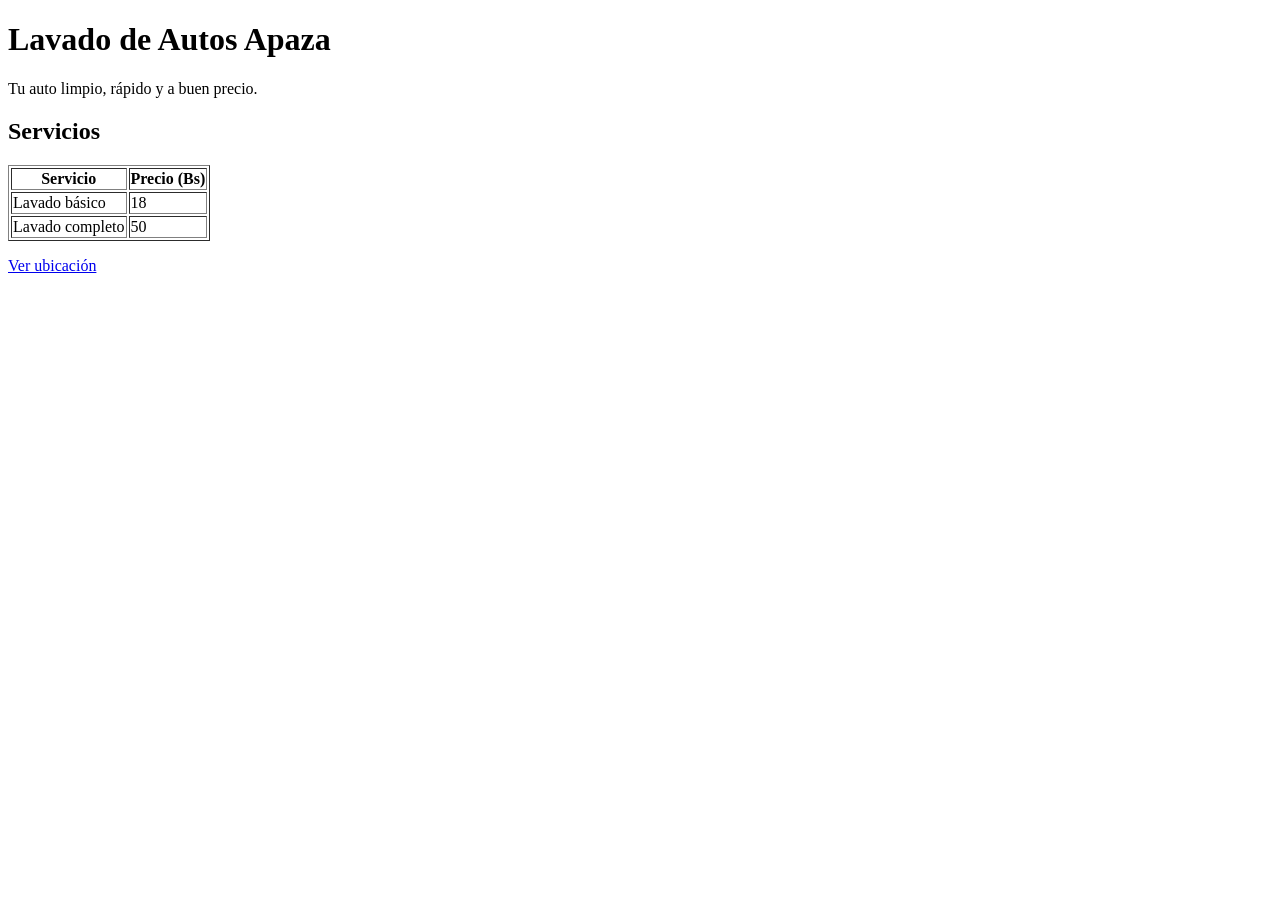
==== index.html @ 62eb1432 "Merge branch 'main' of https://github.com/copagutierrezjuandavid/proyectodavid" ====
<!DOCTYPE html>
<html lang="es">
<head>
    <title>Lavado de Autos Apaza</title>
</head>
<body>
    <h1>Lavado de Autos Apaza</h1>
    <p>Tu auto limpio, rápido y a buen precio.</p>

    <h2>Servicios</h2>
    <table border="1">
        <tr>
            <th>Servicio</th>
            <th>Precio (Bs)</th>
        </tr>
        <tr>
            <td>Lavado básico</td>
            <td>18</td>
        </tr>
        <tr>
            <td>Lavado completo</td>
            <td>50</td>
        </tr>
    </table>

    <p><a href="https://goo.gl/maps/E2LmEG3jrSXqFNHk8">Ver ubicación</a></p>
</body>
</html>
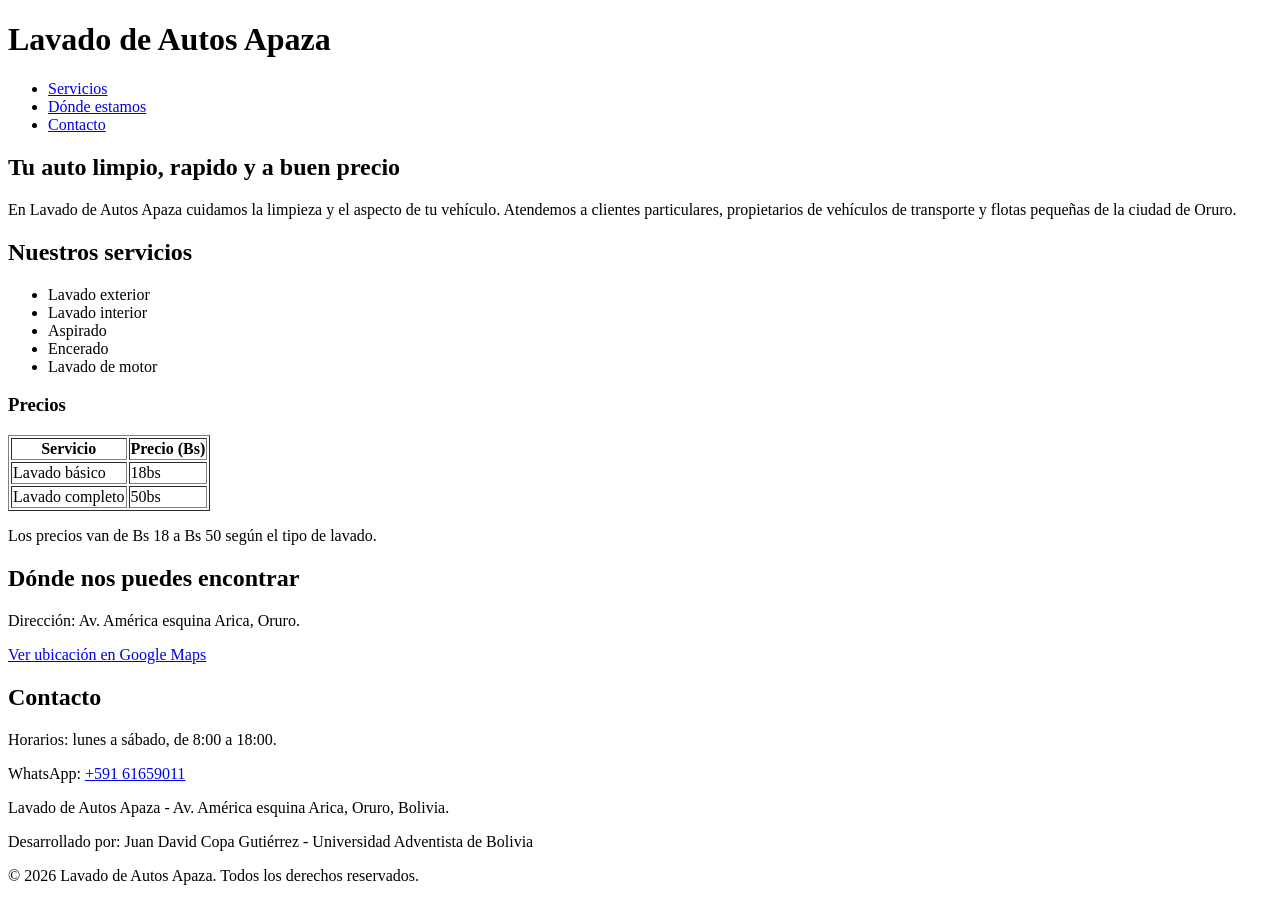
==== commit 7d98eb2b: "eliminar duplicado" ====
--- a/index.html
+++ b/index.html
@@ -1,28 +1,81 @@
 <!DOCTYPE html>
 <html lang="es">
 <head>
-    <title>Lavado de Autos Apaza</title>
+    <meta charset="UTF-8">
+    <meta name="viewport" content="width=device-width, initial-scale=1.0">
+    <meta name="description" content="Lavado de Autos Apaza en La ciudad de Oruro: lavado exterior, interior, aspirado, encerado y lavado de motor.">
+    <title>Lavado de Autos Apaza - Oruro Bolivia</title>
 </head>
 <body>
-    <h1>Lavado de Autos Apaza</h1>
-    <p>Tu auto limpio, rápido y a buen precio.</p>
 
-    <h2>Servicios</h2>
-    <table border="1">
-        <tr>
-            <th>Servicio</th>
-            <th>Precio (Bs)</th>
-        </tr>
-        <tr>
-            <td>Lavado básico</td>
-            <td>18</td>
-        </tr>
-        <tr>
-            <td>Lavado completo</td>
-            <td>50</td>
-        </tr>
-    </table>
+    <header>
+        <h1>Lavado de Autos Apaza</h1>
+        <nav>
+            <ul>
+                <li><a href="#servicios">Servicios</a></li>
+                <li><a href="#ubicacion">Dónde estamos</a></li>
+                <li><a href="#contacto">Contacto</a></li>
+            </ul>
+        </nav>
+    </header>
 
-    <p><a href="https://goo.gl/maps/E2LmEG3jrSXqFNHk8">Ver ubicación</a></p>
+    <main>
+        <section id="inicio">
+            <h2>Tu auto limpio, rapido y a buen precio</h2>
+            <p>
+                En Lavado de Autos Apaza cuidamos la limpieza y el aspecto de tu vehículo.
+                Atendemos a clientes particulares, propietarios de vehículos de transporte
+                y flotas pequeñas de la ciudad de Oruro.
+            </p>
+        </section>
+
+        <section id="servicios">
+            <h2>Nuestros servicios</h2>
+            <ul>
+                <li>Lavado exterior</li>
+                <li>Lavado interior</li>
+                <li>Aspirado</li>
+                <li>Encerado</li>
+                <li>Lavado de motor</li>
+            </ul>
+
+            <h3>Precios</h3>
+            <table border="1">
+                <tr>
+                    <th>Servicio</th>
+                    <th>Precio (Bs)</th>
+                </tr>
+                <tr>
+                    <td>Lavado básico</td>
+                    <td>18bs</td>
+                </tr>
+                <tr>
+                    <td>Lavado completo</td>
+                    <td>50bs</td>
+                </tr>
+            </table>
+            <p>Los precios van de Bs 18 a Bs 50 según el tipo de lavado.</p>
+        </section>
+
+        <section id="ubicacion">
+            <h2>Dónde nos puedes encontrar</h2>
+            <p>Dirección: Av. América esquina Arica, Oruro.</p>
+            <p><a href="https://goo.gl/maps/E2LmEG3jrSXqFNHk8">Ver ubicación en Google Maps</a></p>
+        </section>
+
+        <section id="contacto">
+            <h2>Contacto</h2>
+
+            <p>Horarios: lunes a sábado, de 8:00 a 18:00.</p>
+            <p>WhatsApp: <a href="https://wa.me/591 61659011">+591 61659011</a></p>
+        </section>
+    </main>
+
+    <footer>
+        <p>Lavado de Autos Apaza - Av. América esquina Arica, Oruro, Bolivia.</p>
+        <p>Desarrollado por: Juan David Copa Gutiérrez - Universidad Adventista de Bolivia</p>
+        <p>&copy; 2026 Lavado de Autos Apaza. Todos los derechos reservados.</p>
+    </footer>
+
 </body>
-</html>
+</html>
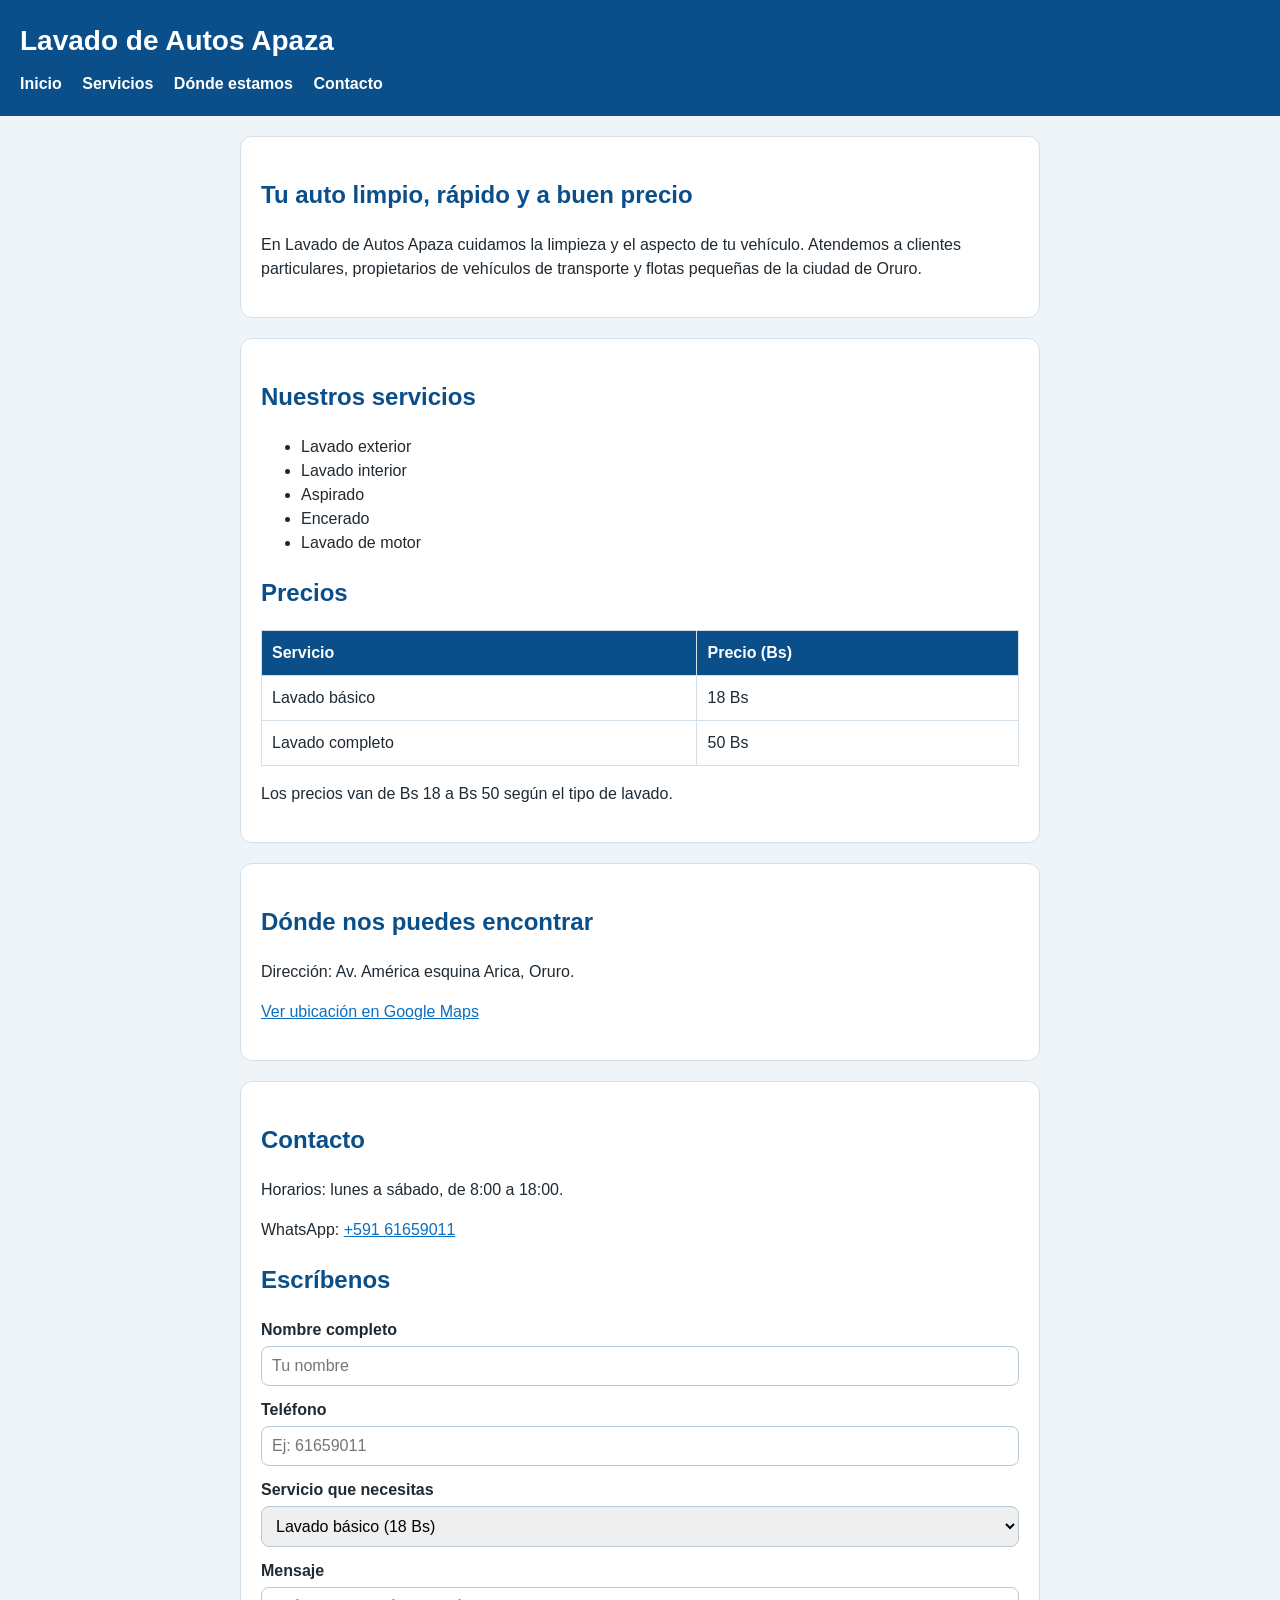
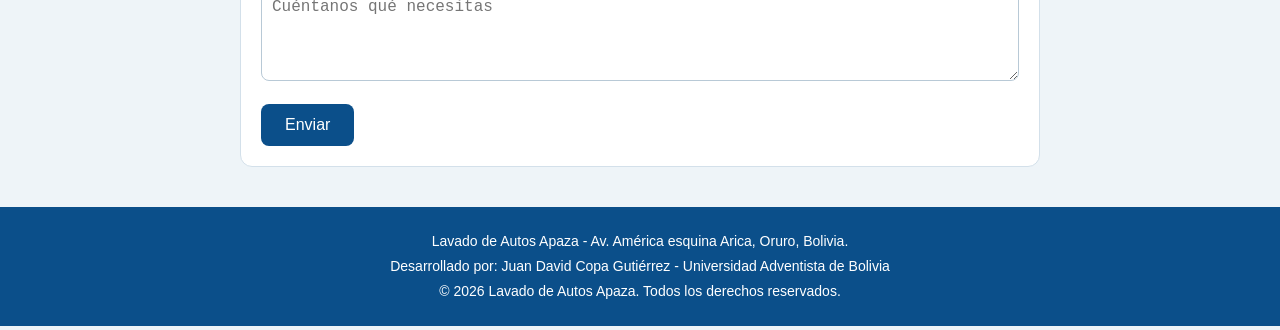
==== commit c7f5f0fe: "copa" ====
--- a/index.html
+++ b/index.html
@@ -1,81 +1,104 @@
 <!DOCTYPE html>
 <html lang="es">
 <head>
-    <meta charset="UTF-8">
-    <meta name="viewport" content="width=device-width, initial-scale=1.0">
-    <meta name="description" content="Lavado de Autos Apaza en La ciudad de Oruro: lavado exterior, interior, aspirado, encerado y lavado de motor.">
-    <title>Lavado de Autos Apaza - Oruro Bolivia</title>
+  <meta charset="UTF-8">
+  <meta name="viewport" content="width=device-width, initial-scale=1.0">
+  <meta name="description" content="Lavado de Autos Apaza en la ciudad de Oruro: lavado exterior, interior, aspirado, encerado y lavado de motor.">
+  <title>Lavado de Autos Apaza - Oruro Bolivia</title>
+  <link rel="stylesheet" href="lavado-apaza.css">
 </head>
 <body>
 
-    <header>
-        <h1>Lavado de Autos Apaza</h1>
-        <nav>
-            <ul>
-                <li><a href="#servicios">Servicios</a></li>
-                <li><a href="#ubicacion">Dónde estamos</a></li>
-                <li><a href="#contacto">Contacto</a></li>
-            </ul>
-        </nav>
-    </header>
+  <header>
+    <p class="marca">Lavado de Autos Apaza</p>
+    <nav>
+      <ul>
+        <li><a href="#inicio">Inicio</a></li>
+        <li><a href="#servicios">Servicios</a></li>
+        <li><a href="#ubicacion">Dónde estamos</a></li>
+        <li><a href="#contacto">Contacto</a></li>
+      </ul>
+    </nav>
+  </header>
 
-    <main>
-        <section id="inicio">
-            <h2>Tu auto limpio, rapido y a buen precio</h2>
-            <p>
-                En Lavado de Autos Apaza cuidamos la limpieza y el aspecto de tu vehículo.
-                Atendemos a clientes particulares, propietarios de vehículos de transporte
-                y flotas pequeñas de la ciudad de Oruro.
-            </p>
-        </section>
+  <main>
+    <section id="inicio" class="tarjeta">
+      <h1>Tu auto limpio, rápido y a buen precio</h1>
+      <p>
+        En Lavado de Autos Apaza cuidamos la limpieza y el aspecto de tu vehículo.
+        Atendemos a clientes particulares, propietarios de vehículos de transporte
+        y flotas pequeñas de la ciudad de Oruro.
+      </p>
+    </section>
 
-        <section id="servicios">
-            <h2>Nuestros servicios</h2>
-            <ul>
-                <li>Lavado exterior</li>
-                <li>Lavado interior</li>
-                <li>Aspirado</li>
-                <li>Encerado</li>
-                <li>Lavado de motor</li>
-            </ul>
+    <section id="servicios" class="tarjeta">
+      <h2>Nuestros servicios</h2>
+      <ul>
+        <li>Lavado exterior</li>
+        <li>Lavado interior</li>
+        <li>Aspirado</li>
+        <li>Encerado</li>
+        <li>Lavado de motor</li>
+      </ul>
 
-            <h3>Precios</h3>
-            <table border="1">
-                <tr>
-                    <th>Servicio</th>
-                    <th>Precio (Bs)</th>
-                </tr>
-                <tr>
-                    <td>Lavado básico</td>
-                    <td>18bs</td>
-                </tr>
-                <tr>
-                    <td>Lavado completo</td>
-                    <td>50bs</td>
-                </tr>
-            </table>
-            <p>Los precios van de Bs 18 a Bs 50 según el tipo de lavado.</p>
-        </section>
+      <h2>Precios</h2>
+      <table>
+        <tr>
+          <th>Servicio</th>
+          <th>Precio (Bs)</th>
+        </tr>
+        <tr>
+          <td>Lavado básico</td>
+          <td>18 Bs</td>
+        </tr>
+        <tr>
+          <td>Lavado completo</td>
+          <td>50 Bs</td>
+        </tr>
+      </table>
+      <p>Los precios van de Bs 18 a Bs 50 según el tipo de lavado.</p>
+    </section>
 
-        <section id="ubicacion">
-            <h2>Dónde nos puedes encontrar</h2>
-            <p>Dirección: Av. América esquina Arica, Oruro.</p>
-            <p><a href="https://goo.gl/maps/E2LmEG3jrSXqFNHk8">Ver ubicación en Google Maps</a></p>
-        </section>
+    <section id="ubicacion" class="tarjeta">
+      <h2>Dónde nos puedes encontrar</h2>
+      <p>Dirección: Av. América esquina Arica, Oruro.</p>
+      <p><a href="https://goo.gl/maps/E2LmEG3jrSXqFNHk8">Ver ubicación en Google Maps</a></p>
+    </section>
 
-        <section id="contacto">
-            <h2>Contacto</h2>
+    <section id="contacto" class="tarjeta">
+      <h2>Contacto</h2>
+      <p>Horarios: lunes a sábado, de 8:00 a 18:00.</p>
+      <p>WhatsApp: <a href="https://wa.me/59161659011">+591 61659011</a></p>
 
-            <p>Horarios: lunes a sábado, de 8:00 a 18:00.</p>
-            <p>WhatsApp: <a href="https://wa.me/591 61659011">+591 61659011</a></p>
-        </section>
-    </main>
+      <h2>Escríbenos</h2>
+      <form>
+        <label for="nombre">Nombre completo</label>
+        <input type="text" id="nombre" name="nombre" placeholder="Tu nombre" required>
 
-    <footer>
-        <p>Lavado de Autos Apaza - Av. América esquina Arica, Oruro, Bolivia.</p>
-        <p>Desarrollado por: Juan David Copa Gutiérrez - Universidad Adventista de Bolivia</p>
-        <p>&copy; 2026 Lavado de Autos Apaza. Todos los derechos reservados.</p>
-    </footer>
+        <label for="telefono">Teléfono</label>
+        <input type="tel" id="telefono" name="telefono" placeholder="Ej: 61659011" required>
+
+        <label for="servicio">Servicio que necesitas</label>
+        <select id="servicio" name="servicio">
+          <option value="basico">Lavado básico (18 Bs)</option>
+          <option value="completo">Lavado completo (50 Bs)</option>
+          <option value="motor">Lavado de motor</option>
+          <option value="encerado">Encerado</option>
+        </select>
+
+        <label for="mensaje">Mensaje</label>
+        <textarea id="mensaje" name="mensaje" rows="4" placeholder="Cuéntanos qué necesitas"></textarea>
+
+        <button type="submit">Enviar</button>
+      </form>
+    </section>
+  </main>
+
+  <footer>
+    <p>Lavado de Autos Apaza - Av. América esquina Arica, Oruro, Bolivia.</p>
+    <p>Desarrollado por: Juan David Copa Gutiérrez - Universidad Adventista de Bolivia</p>
+    <p>&copy; 2026 Lavado de Autos Apaza. Todos los derechos reservados.</p>
+  </footer>
 
 </body>
 </html>
--- a/lavado-apaza.css
+++ b/lavado-apaza.css
@@ -0,0 +1,127 @@
+body {
+  font-family: Arial, Helvetica, sans-serif;
+  background-color: #eef4f8;
+  color: #1f2a33;
+  line-height: 1.5;
+  margin: 0;
+}
+
+header {
+  background-color: #0b4f8a;
+  color: #ffffff;
+  padding: 20px;
+}
+
+.marca {
+  font-size: 28px;
+  font-weight: bold;
+  margin: 0 0 10px 0;
+}
+
+nav ul {
+  list-style: none;
+  padding: 0;
+  margin: 0;
+}
+
+nav li {
+  display: inline-block;
+  margin-right: 16px;
+}
+
+nav a {
+  color: #ffffff;
+  text-decoration: none;
+  font-weight: bold;
+}
+
+nav a:hover {
+  text-decoration: underline;
+  color: #ffd54a;
+}
+
+main {
+  max-width: 800px;
+  margin: 0 auto;
+  padding: 20px;
+}
+
+.tarjeta {
+  background-color: #ffffff;
+  border: 1px solid #d3e0ea;
+  border-radius: 12px;
+  padding: 20px;
+  margin-bottom: 20px;
+}
+
+h1,
+h2 {
+  color: #0b4f8a;
+}
+
+a {
+  color: #0b6fc2;
+}
+
+table {
+  width: 100%;
+  border-collapse: collapse;
+  margin-bottom: 10px;
+}
+
+th,
+td {
+  border: 1px solid #d3e0ea;
+  padding: 10px;
+  text-align: left;
+}
+
+th {
+  background-color: #0b4f8a;
+  color: #ffffff;
+}
+
+form label {
+  display: block;
+  margin-top: 12px;
+  font-weight: bold;
+}
+
+form input,
+form select,
+form textarea {
+  width: 100%;
+  padding: 10px;
+  margin-top: 4px;
+  border: 1px solid #b8c9d6;
+  border-radius: 8px;
+  font-size: 16px;
+  box-sizing: border-box;
+}
+
+button {
+  margin-top: 16px;
+  background-color: #0b4f8a;
+  color: #ffffff;
+  border: none;
+  border-radius: 8px;
+  padding: 12px 24px;
+  font-size: 16px;
+  cursor: pointer;
+}
+
+button:hover {
+  background-color: #083a66;
+}
+
+footer {
+  background-color: #0b4f8a;
+  color: #ffffff;
+  text-align: center;
+  padding: 20px;
+  font-size: 14px;
+}
+
+footer p {
+  margin: 4px 0;
+}
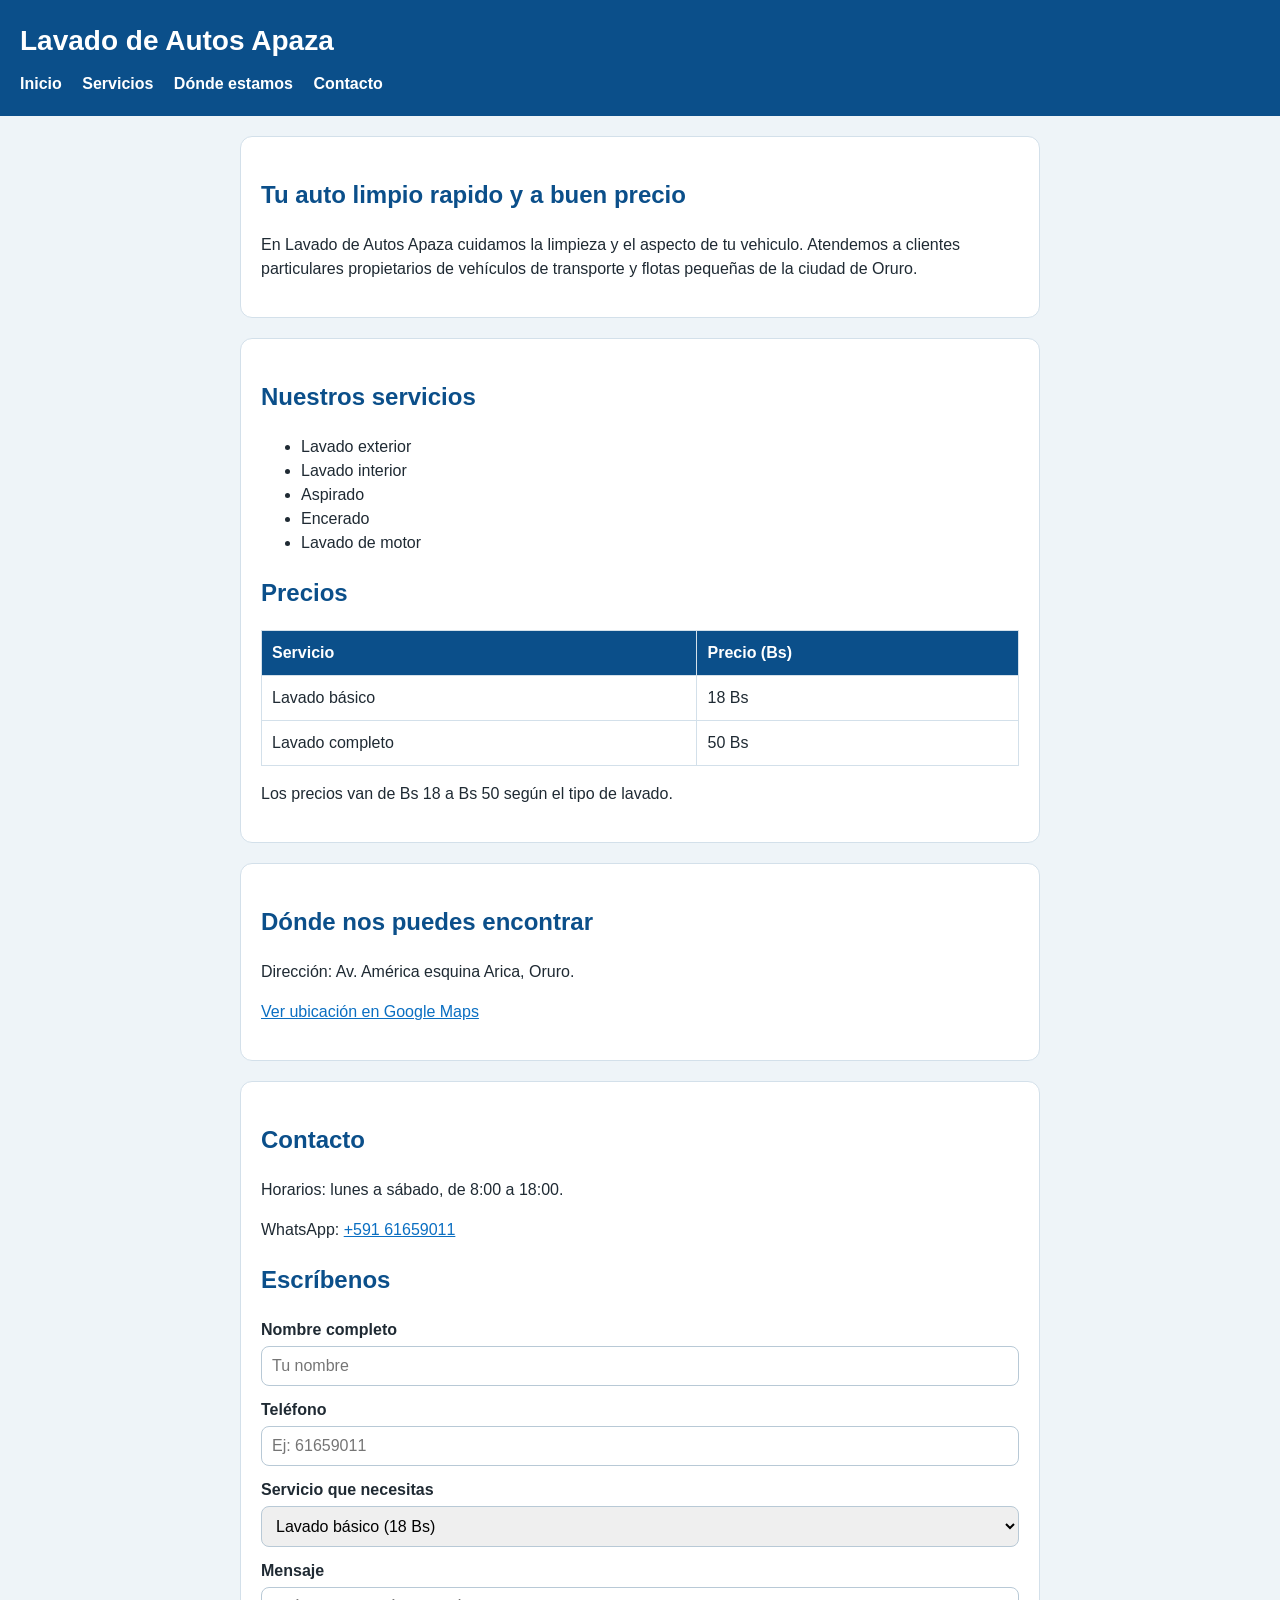
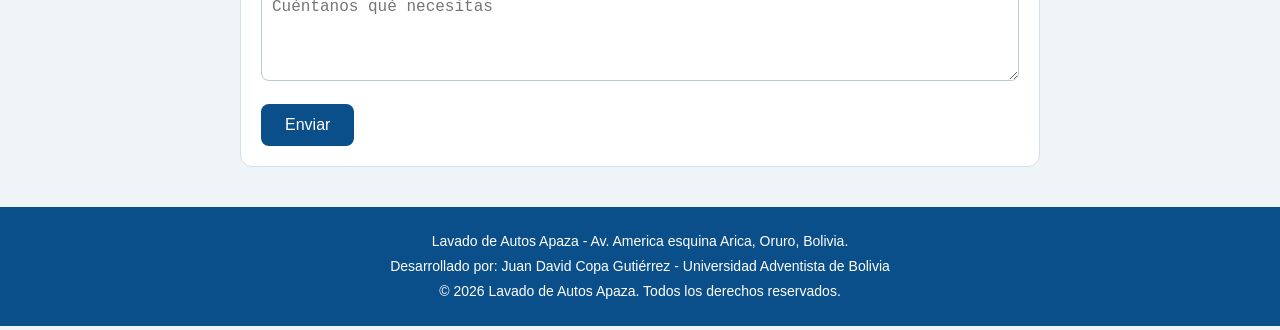
==== commit a262c4d5: "davi" ====
--- a/index.html
+++ b/index.html
@@ -23,10 +23,10 @@
 
   <main>
     <section id="inicio" class="tarjeta">
-      <h1>Tu auto limpio, rápido y a buen precio</h1>
+      <h1>Tu auto limpio rapido y a buen precio</h1>
       <p>
-        En Lavado de Autos Apaza cuidamos la limpieza y el aspecto de tu vehículo.
-        Atendemos a clientes particulares, propietarios de vehículos de transporte
+        En Lavado de Autos Apaza cuidamos la limpieza y el aspecto de tu vehiculo.
+        Atendemos a clientes particulares propietarios de vehículos de transporte
         y flotas pequeñas de la ciudad de Oruro.
       </p>
     </section>
@@ -83,7 +83,7 @@
           <option value="basico">Lavado básico (18 Bs)</option>
           <option value="completo">Lavado completo (50 Bs)</option>
           <option value="motor">Lavado de motor</option>
-          <option value="encerado">Encerado</option>
+          <option value="encerado">Enceradoo</option>
         </select>
 
         <label for="mensaje">Mensaje</label>
@@ -95,7 +95,7 @@
   </main>
 
   <footer>
-    <p>Lavado de Autos Apaza - Av. América esquina Arica, Oruro, Bolivia.</p>
+    <p>Lavado de Autos Apaza - Av. America esquina Arica, Oruro, Bolivia.</p>
     <p>Desarrollado por: Juan David Copa Gutiérrez - Universidad Adventista de Bolivia</p>
     <p>&copy; 2026 Lavado de Autos Apaza. Todos los derechos reservados.</p>
   </footer>
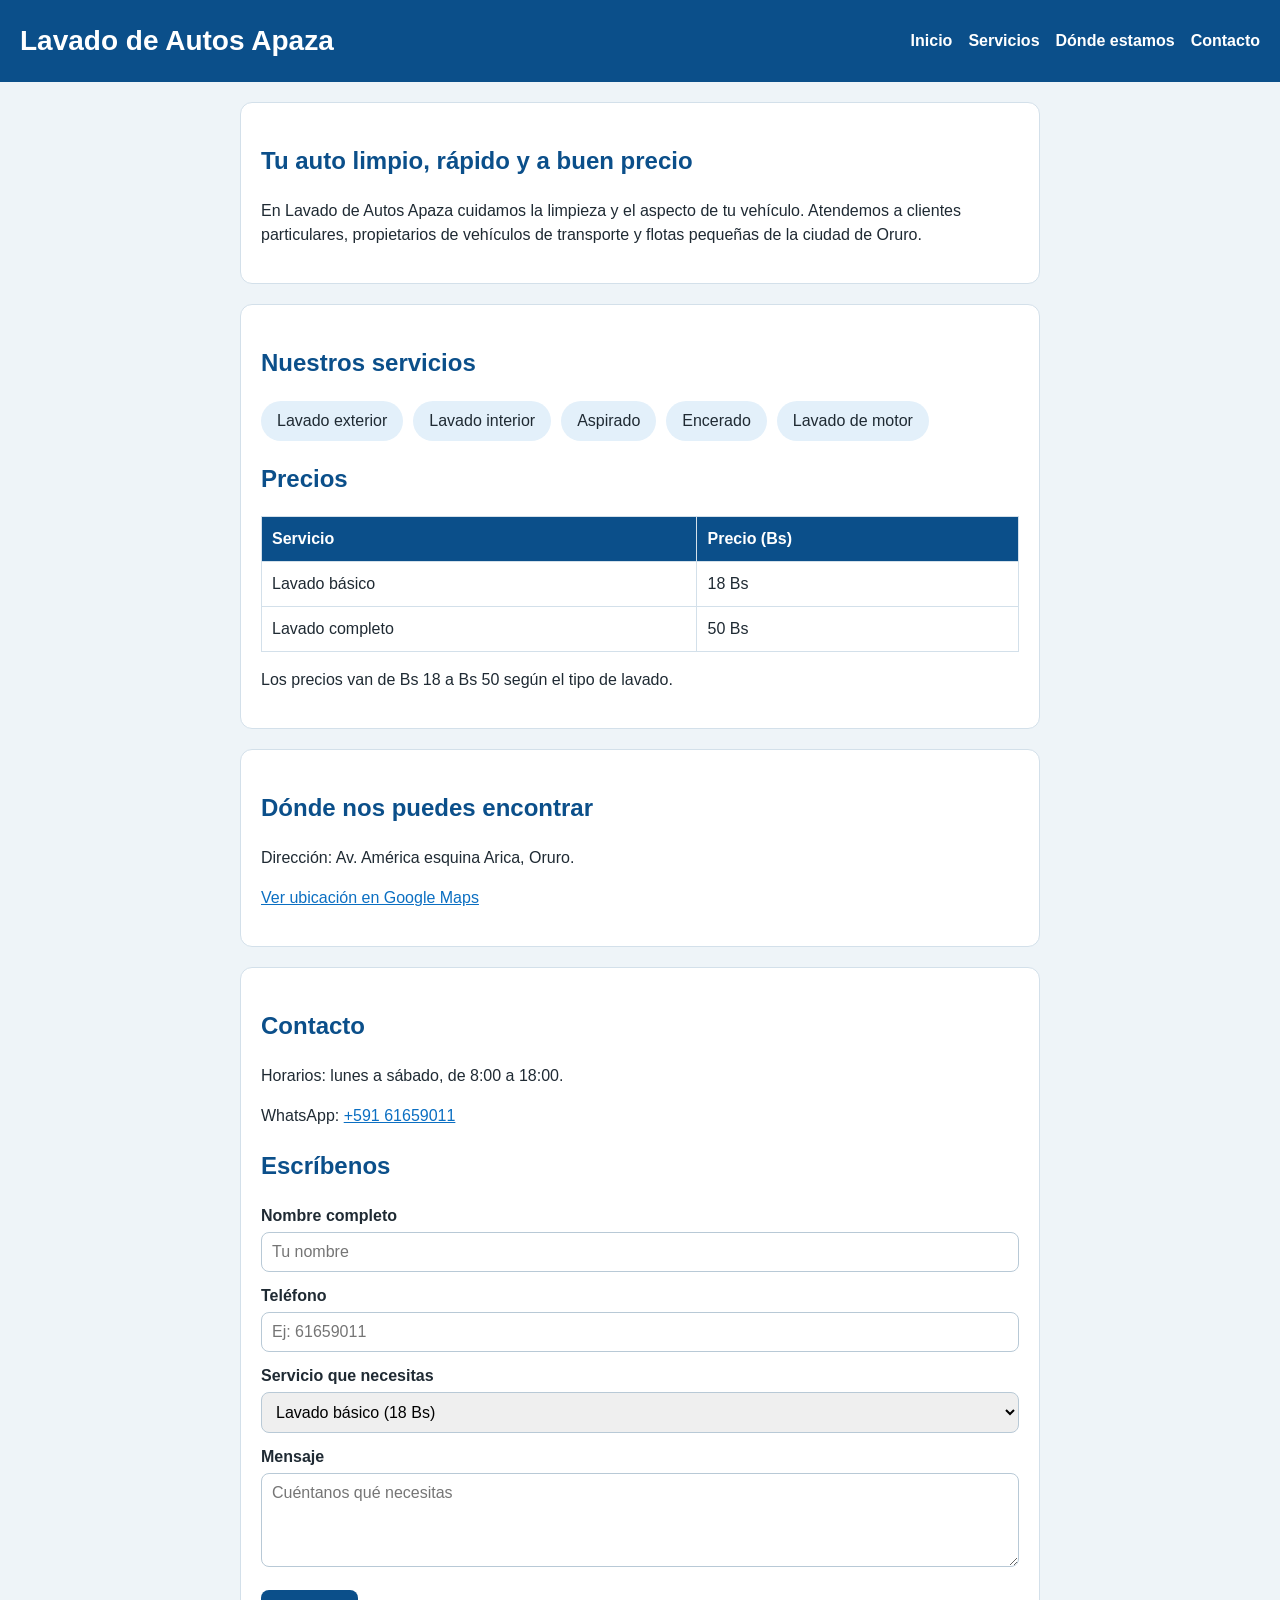
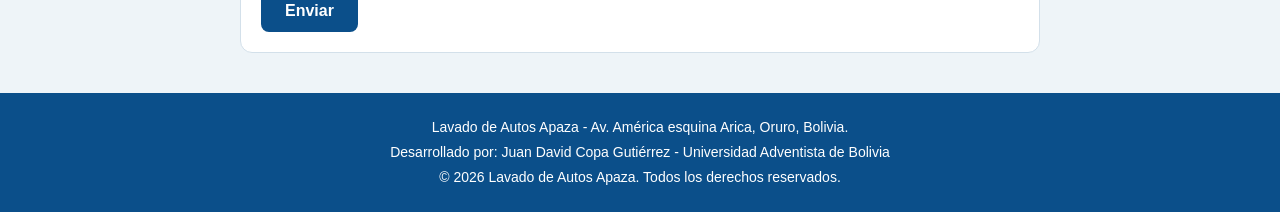
==== commit 85bb550b: "guty" ====
--- a/index.html
+++ b/index.html
@@ -23,10 +23,10 @@
 
   <main>
     <section id="inicio" class="tarjeta">
-      <h1>Tu auto limpio rapido y a buen precio</h1>
+      <h1>Tu auto limpio, rápido y a buen precio</h1>
       <p>
-        En Lavado de Autos Apaza cuidamos la limpieza y el aspecto de tu vehiculo.
-        Atendemos a clientes particulares propietarios de vehículos de transporte
+        En Lavado de Autos Apaza cuidamos la limpieza y el aspecto de tu vehículo.
+        Atendemos a clientes particulares, propietarios de vehículos de transporte
         y flotas pequeñas de la ciudad de Oruro.
       </p>
     </section>
@@ -83,7 +83,7 @@
           <option value="basico">Lavado básico (18 Bs)</option>
           <option value="completo">Lavado completo (50 Bs)</option>
           <option value="motor">Lavado de motor</option>
-          <option value="encerado">Enceradoo</option>
+          <option value="encerado">Encerado</option>
         </select>
 
         <label for="mensaje">Mensaje</label>
@@ -95,7 +95,7 @@
   </main>
 
   <footer>
-    <p>Lavado de Autos Apaza - Av. America esquina Arica, Oruro, Bolivia.</p>
+    <p>Lavado de Autos Apaza - Av. América esquina Arica, Oruro, Bolivia.</p>
     <p>Desarrollado por: Juan David Copa Gutiérrez - Universidad Adventista de Bolivia</p>
     <p>&copy; 2026 Lavado de Autos Apaza. Todos los derechos reservados.</p>
   </footer>
--- a/lavado-apaza.css
+++ b/lavado-apaza.css
@@ -10,23 +10,26 @@
   background-color: #0b4f8a;
   color: #ffffff;
   padding: 20px;
+  display: flex;
+  justify-content: space-between;
+  align-items: center;
+  flex-wrap: wrap;
+  gap: 12px;
 }
 
 .marca {
   font-size: 28px;
   font-weight: bold;
-  margin: 0 0 10px 0;
+  margin: 0;
 }
 
 nav ul {
   list-style: none;
   padding: 0;
   margin: 0;
-}
-
-nav li {
-  display: inline-block;
-  margin-right: 16px;
+  display: flex;
+  flex-wrap: wrap;
+  gap: 16px;
 }
 
 nav a {
@@ -63,6 +66,20 @@
   color: #0b6fc2;
 }
 
+#servicios ul {
+  list-style: none;
+  padding: 0;
+  display: flex;
+  flex-wrap: wrap;
+  gap: 10px;
+}
+
+#servicios li {
+  background-color: #e3f0fa;
+  border-radius: 20px;
+  padding: 8px 16px;
+}
+
 table {
   width: 100%;
   border-collapse: collapse;
@@ -97,6 +114,7 @@
   border-radius: 8px;
   font-size: 16px;
   box-sizing: border-box;
+  font-family: inherit;
 }
 
 button {
@@ -107,6 +125,7 @@
   border-radius: 8px;
   padding: 12px 24px;
   font-size: 16px;
+  font-weight: bold;
   cursor: pointer;
 }
 
@@ -124,4 +143,35 @@
 
 footer p {
   margin: 4px 0;
+}
+
+
+@media (max-width: 600px) {
+  header {
+    flex-direction: column;
+    align-items: flex-start;
+    gap: 12px;
+  }
+
+  nav ul {
+    flex-direction: column;
+    align-items: flex-start;
+    gap: 8px;
+  }
+
+  main {
+    padding: 12px;
+  }
+
+  .tarjeta {
+    padding: 16px;
+  }
+
+  h1 {
+    font-size: 24px;
+  }
+
+  #servicios li {
+    flex-basis: 100%;
+  }
 }
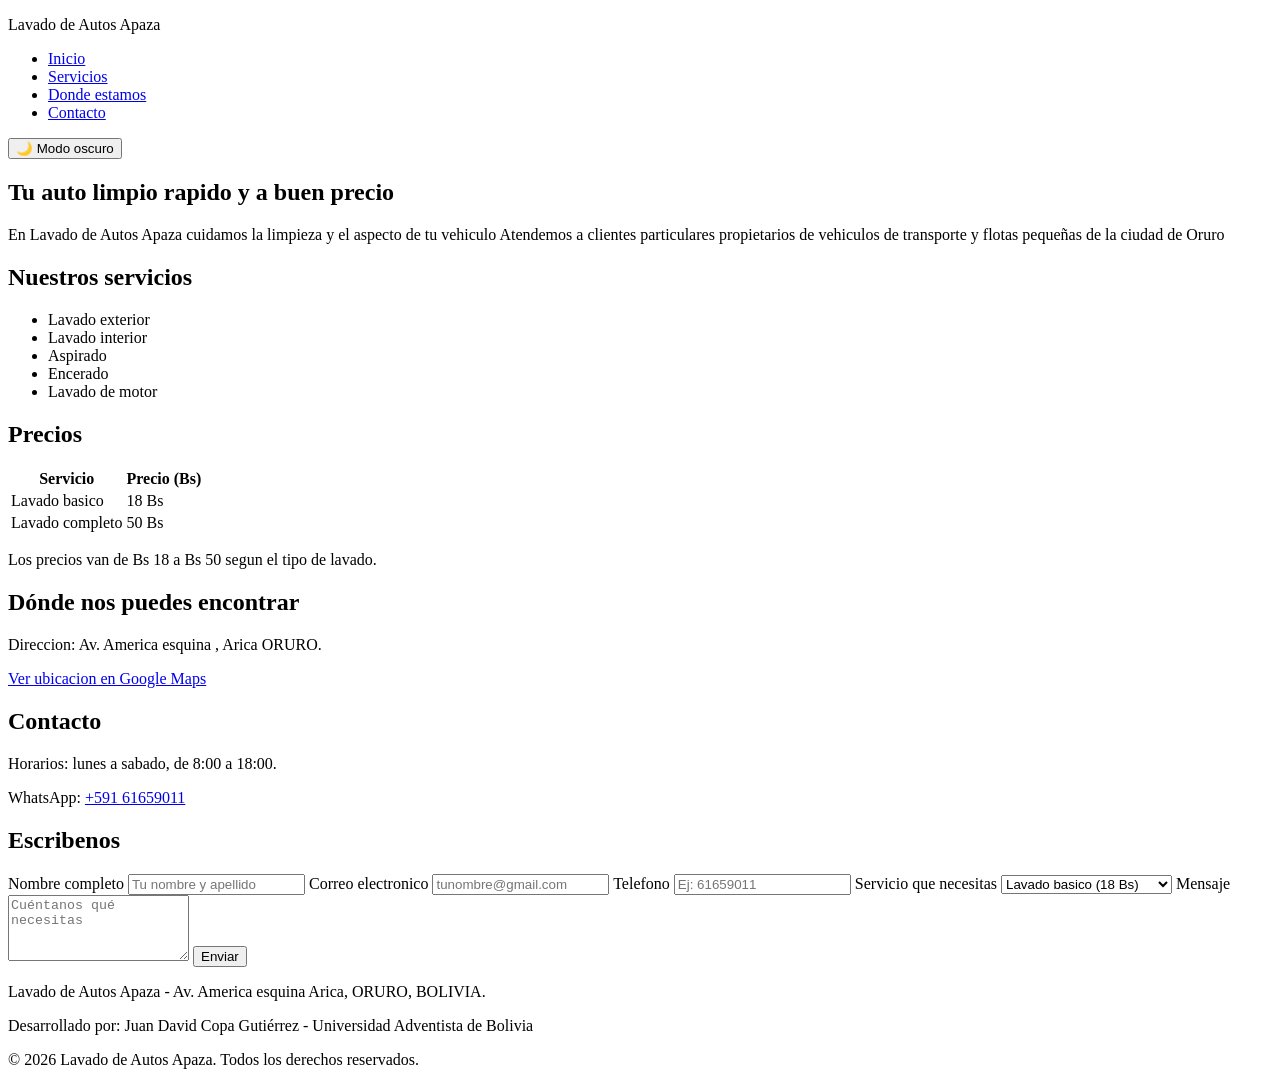
==== commit 5be35813: "deyvid123" ====
--- a/index.html
+++ b/index.html
@@ -5,7 +5,7 @@
   <meta name="viewport" content="width=device-width, initial-scale=1.0">
   <meta name="description" content="Lavado de Autos Apaza en la ciudad de Oruro: lavado exterior, interior, aspirado, encerado y lavado de motor.">
   <title>Lavado de Autos Apaza - Oruro Bolivia</title>
-  <link rel="stylesheet" href="lavado-apaza.css">
+  <link rel="stylesheet" href="styles.css">
 </head>
 <body>
 
@@ -15,19 +15,20 @@
       <ul>
         <li><a href="#inicio">Inicio</a></li>
         <li><a href="#servicios">Servicios</a></li>
-        <li><a href="#ubicacion">Dónde estamos</a></li>
+        <li><a href="#ubicacion">Donde estamos</a></li>
         <li><a href="#contacto">Contacto</a></li>
       </ul>
     </nav>
+    <button type="button" id="boton-tema" class="boton-tema" aria-pressed="false">🌙 Modo oscuro</button>
   </header>
 
   <main>
     <section id="inicio" class="tarjeta">
-      <h1>Tu auto limpio, rápido y a buen precio</h1>
+      <h1>Tu auto limpio rapido y a buen precio</h1>
       <p>
-        En Lavado de Autos Apaza cuidamos la limpieza y el aspecto de tu vehículo.
-        Atendemos a clientes particulares, propietarios de vehículos de transporte
-        y flotas pequeñas de la ciudad de Oruro.
+        En Lavado de Autos Apaza cuidamos la limpieza y el aspecto de tu vehiculo
+        Atendemos a clientes particulares propietarios de vehiculos de transporte
+        y flotas pequeñas de la ciudad de Oruro
       </p>
     </section>
 
@@ -48,7 +49,7 @@
           <th>Precio (Bs)</th>
         </tr>
         <tr>
-          <td>Lavado básico</td>
+          <td>Lavado basico</td>
           <td>18 Bs</td>
         </tr>
         <tr>
@@ -56,49 +57,55 @@
           <td>50 Bs</td>
         </tr>
       </table>
-      <p>Los precios van de Bs 18 a Bs 50 según el tipo de lavado.</p>
+      <p>Los precios van de Bs 18 a Bs 50 segun el tipo de lavado.</p>
     </section>
 
     <section id="ubicacion" class="tarjeta">
       <h2>Dónde nos puedes encontrar</h2>
-      <p>Dirección: Av. América esquina Arica, Oruro.</p>
-      <p><a href="https://goo.gl/maps/E2LmEG3jrSXqFNHk8">Ver ubicación en Google Maps</a></p>
+      <p>Direccion: Av. America esquina , Arica ORURO.</p>
+      <p><a href="https://goo.gl/maps/E2LmEG3jrSXqFNHk8">Ver ubicacion en Google Maps</a></p>
     </section>
 
     <section id="contacto" class="tarjeta">
       <h2>Contacto</h2>
-      <p>Horarios: lunes a sábado, de 8:00 a 18:00.</p>
+      <p>Horarios: lunes a sabado, de 8:00 a 18:00.</p>
       <p>WhatsApp: <a href="https://wa.me/59161659011">+591 61659011</a></p>
 
-      <h2>Escríbenos</h2>
-      <form>
+      <h2>Escribenos</h2>
+      <form id="form-contacto" novalidate>
         <label for="nombre">Nombre completo</label>
-        <input type="text" id="nombre" name="nombre" placeholder="Tu nombre" required>
+        <input type="text" id="nombre" name="nombre" placeholder="Tu nombre y apellido" required>
 
-        <label for="telefono">Teléfono</label>
+        <label for="correo">Correo electronico</label>
+        <input type="email" id="correo" name="correo" placeholder="tunombre@gmail.com" required>
+
+        <label for="telefono">Telefono</label>
         <input type="tel" id="telefono" name="telefono" placeholder="Ej: 61659011" required>
 
         <label for="servicio">Servicio que necesitas</label>
         <select id="servicio" name="servicio">
-          <option value="basico">Lavado básico (18 Bs)</option>
-          <option value="completo">Lavado completo (50 Bs)</option>
-          <option value="motor">Lavado de motor</option>
-          <option value="encerado">Encerado</option>
+          <option value="Lavado básico (18 Bs)">Lavado basico (18 Bs)</option>
+          <option value="Lavado completo (50 Bs)">Lavado completo (50 Bs)</option>
+          <option value="Lavado de motor">Lavado de motor</option>
+          <option value="Encerado">Encerado</option>
         </select>
 
         <label for="mensaje">Mensaje</label>
         <textarea id="mensaje" name="mensaje" rows="4" placeholder="Cuéntanos qué necesitas"></textarea>
 
         <button type="submit">Enviar</button>
+
+        <p id="aviso-contacto" class="aviso" role="alert" aria-live="polite"></p>
       </form>
     </section>
   </main>
 
   <footer>
-    <p>Lavado de Autos Apaza - Av. América esquina Arica, Oruro, Bolivia.</p>
+    <p>Lavado de Autos Apaza - Av. America esquina Arica, ORURO, BOLIVIA.</p>
     <p>Desarrollado por: Juan David Copa Gutiérrez - Universidad Adventista de Bolivia</p>
     <p>&copy; 2026 Lavado de Autos Apaza. Todos los derechos reservados.</p>
   </footer>
 
+  <script src="script.js"></script>
 </body>
 </html>
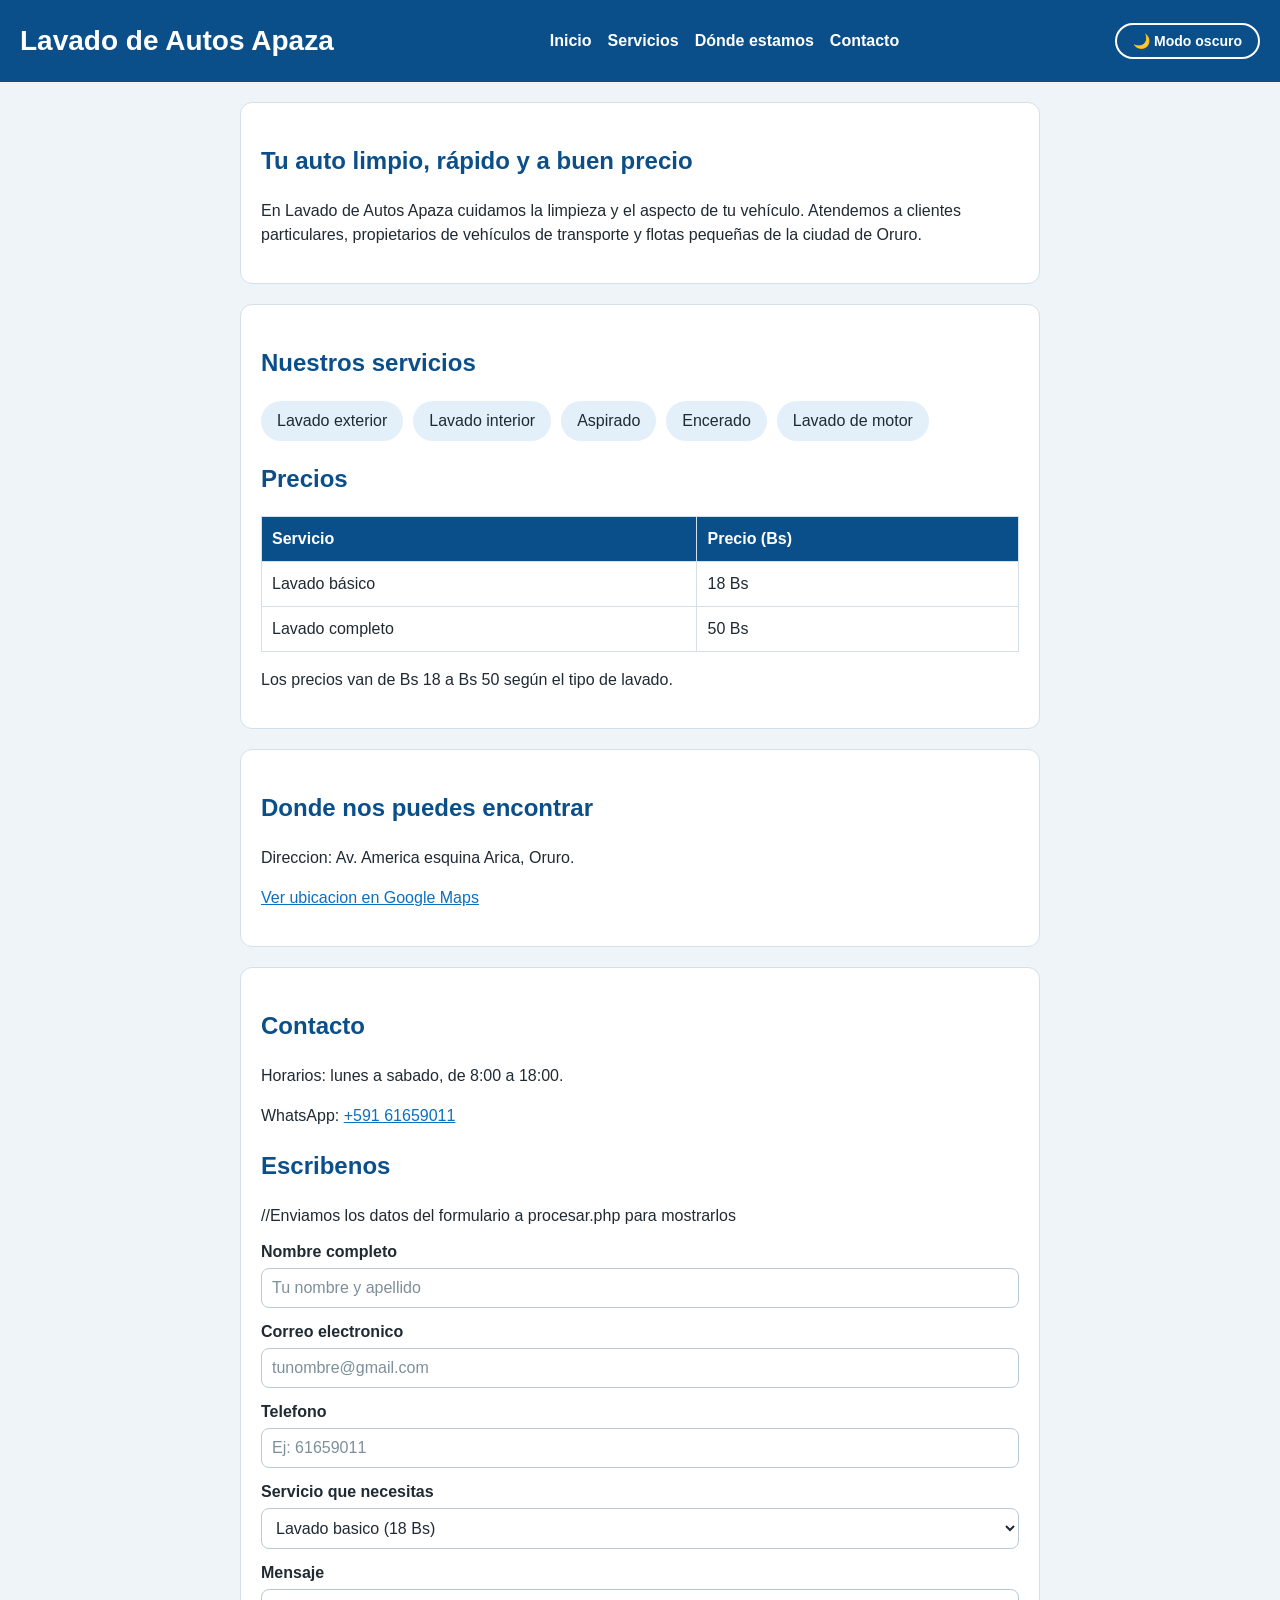
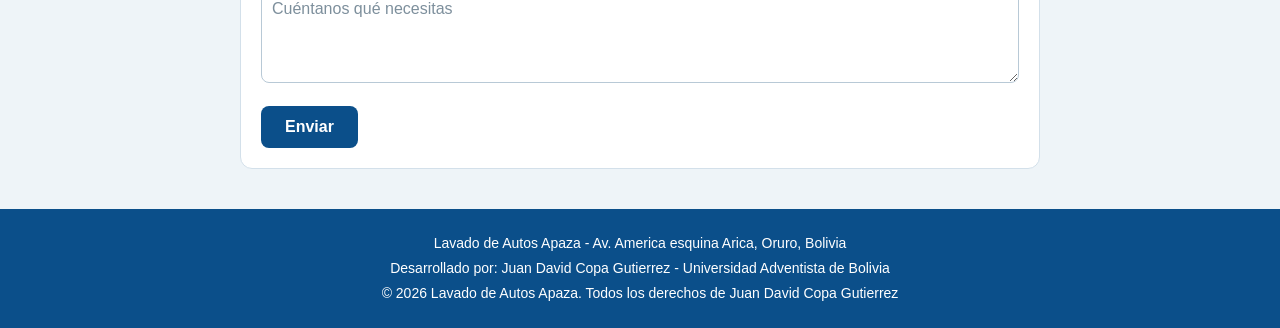
==== commit 6b5a2731: "gutierrez" ====
--- a/index.html
+++ b/index.html
@@ -15,7 +15,7 @@
       <ul>
         <li><a href="#inicio">Inicio</a></li>
         <li><a href="#servicios">Servicios</a></li>
-        <li><a href="#ubicacion">Donde estamos</a></li>
+        <li><a href="#ubicacion">Dónde estamos</a></li>
         <li><a href="#contacto">Contacto</a></li>
       </ul>
     </nav>
@@ -24,11 +24,11 @@
 
   <main>
     <section id="inicio" class="tarjeta">
-      <h1>Tu auto limpio rapido y a buen precio</h1>
+      <h1>Tu auto limpio, rápido y a buen precio</h1>
       <p>
-        En Lavado de Autos Apaza cuidamos la limpieza y el aspecto de tu vehiculo
-        Atendemos a clientes particulares propietarios de vehiculos de transporte
-        y flotas pequeñas de la ciudad de Oruro
+        En Lavado de Autos Apaza cuidamos la limpieza y el aspecto de tu vehículo.
+        Atendemos a clientes particulares, propietarios de vehículos de transporte
+        y flotas pequeñas de la ciudad de Oruro.
       </p>
     </section>
 
@@ -49,7 +49,7 @@
           <th>Precio (Bs)</th>
         </tr>
         <tr>
-          <td>Lavado basico</td>
+          <td>Lavado básico</td>
           <td>18 Bs</td>
         </tr>
         <tr>
@@ -57,12 +57,12 @@
           <td>50 Bs</td>
         </tr>
       </table>
-      <p>Los precios van de Bs 18 a Bs 50 segun el tipo de lavado.</p>
+      <p>Los precios van de Bs 18 a Bs 50 según el tipo de lavado.</p>
     </section>
 
     <section id="ubicacion" class="tarjeta">
-      <h2>Dónde nos puedes encontrar</h2>
-      <p>Direccion: Av. America esquina , Arica ORURO.</p>
+      <h2>Donde nos puedes encontrar</h2>
+      <p>Direccion: Av. America esquina Arica, Oruro.</p>
       <p><a href="https://goo.gl/maps/E2LmEG3jrSXqFNHk8">Ver ubicacion en Google Maps</a></p>
     </section>
 
@@ -72,7 +72,8 @@
       <p>WhatsApp: <a href="https://wa.me/59161659011">+591 61659011</a></p>
 
       <h2>Escribenos</h2>
-      <form id="form-contacto" novalidate>
+     //Enviamos los datos del formulario a procesar.php para mostrarlos
+      <form id="form-contacto" method="POST" action="procesar.php" novalidate>
         <label for="nombre">Nombre completo</label>
         <input type="text" id="nombre" name="nombre" placeholder="Tu nombre y apellido" required>
 
@@ -101,9 +102,9 @@
   </main>
 
   <footer>
-    <p>Lavado de Autos Apaza - Av. America esquina Arica, ORURO, BOLIVIA.</p>
-    <p>Desarrollado por: Juan David Copa Gutiérrez - Universidad Adventista de Bolivia</p>
-    <p>&copy; 2026 Lavado de Autos Apaza. Todos los derechos reservados.</p>
+    <p>Lavado de Autos Apaza - Av. America esquina Arica, Oruro, Bolivia</p>
+    <p>Desarrollado por: Juan David Copa Gutierrez - Universidad Adventista de Bolivia</p>
+    <p>&copy; 2026 Lavado de Autos Apaza. Todos los derechos de Juan David Copa Gutierrez</p>
   </footer>
 
   <script src="script.js"></script>
--- a/styles.css
+++ b/styles.css
@@ -0,0 +1,275 @@
+/*Colores claro*/
+:root {
+  --fondo: #eef4f8;
+  --texto: #1f2a33;
+  --tarjeta: #ffffff;
+  --borde: #d3e0ea;
+  --titulo: #0b4f8a;
+  --enlace: #0b6fc2;
+  --barra: #0b4f8a;
+  --barra-texto: #ffffff;
+  --resalte: #ffd54a;
+  --pastilla: #e3f0fa;
+  --campo-fondo: #ffffff;
+  --campo-borde: #b8c9d6;
+  --boton: #0b4f8a;
+  --boton-hover: #083a66;
+  --error-fondo: #fdecec;
+  --error-texto: #8a1f1f;
+  --error-borde: #c62828;
+  --exito-fondo: #e8f6ec;
+  --exito-texto: #14532d;
+  --exito-borde: #2e7d32;
+  color-scheme: light;
+}
+
+/*Colores Oscuro*/
+:root[data-tema="oscuro"] {
+  --fondo: #0f1b26;
+  --texto: #e8eef3;
+  --tarjeta: #16293a;
+  --borde: #2c4357;
+  --titulo: #7cc4ff;
+  --enlace: #8fd0ff;
+  --barra: #0a2f4d;
+  --barra-texto: #ffffff;
+  --resalte: #ffd54a;
+  --pastilla: #1f3b52;
+  --campo-fondo: #0f1b26;
+  --campo-borde: #3b5266;
+  --boton: #1b78c9;
+  --boton-hover: #2a8fe3;
+  --error-fondo: #3a1414;
+  --error-texto: #ffb4b4;
+  --error-borde: #e05555;
+  --exito-fondo: #14301b;
+  --exito-texto: #b7f0c4;
+  --exito-borde: #3fbf6a;
+  color-scheme: dark;
+}
+
+body {
+  font-family: Arial, Helvetica, sans-serif;
+  background-color: var(--fondo);
+  color: var(--texto);
+  line-height: 1.5;
+  margin: 0;
+  transition: background-color 0.2s, color 0.2s;
+}
+
+header {
+  background-color: var(--barra);
+  color: var(--barra-texto);
+  padding: 20px;
+  display: flex;
+  justify-content: space-between;
+  align-items: center;
+  flex-wrap: wrap;
+  gap: 12px;
+}
+
+.marca {
+  font-size: 28px;
+  font-weight: bold;
+  margin: 0;
+}
+
+nav ul {
+  list-style: none;
+  padding: 0;
+  margin: 0;
+  display: flex;
+  flex-wrap: wrap;
+  gap: 16px;
+}
+
+nav a {
+  color: var(--barra-texto);
+  text-decoration: none;
+  font-weight: bold;
+}
+
+nav a:hover {
+  text-decoration: underline;
+  color: var(--resalte);
+}
+
+/* Boton claro-oscuro */
+.boton-tema {
+  margin: 0;
+  background-color: transparent;
+  color: var(--barra-texto);
+  border: 2px solid var(--barra-texto);
+  border-radius: 20px;
+  padding: 8px 16px;
+  font-size: 14px;
+}
+
+.boton-tema:hover {
+  background-color: var(--barra-texto);
+  color: var(--barra);
+}
+
+main {
+  max-width: 800px;
+  margin: 0 auto;
+  padding: 20px;
+}
+
+.tarjeta {
+  background-color: var(--tarjeta);
+  border: 1px solid var(--borde);
+  border-radius: 12px;
+  padding: 20px;
+  margin-bottom: 20px;
+}
+
+h1,
+h2 {
+  color: var(--titulo);
+}
+
+a {
+  color: var(--enlace);
+}
+
+#servicios ul {
+  list-style: none;
+  padding: 0;
+  display: flex;
+  flex-wrap: wrap;
+  gap: 10px;
+}
+
+#servicios li {
+  background-color: var(--pastilla);
+  border-radius: 20px;
+  padding: 8px 16px;
+}
+
+table {
+  width: 100%;
+  border-collapse: collapse;
+  margin-bottom: 10px;
+}
+
+th,
+td {
+  border: 1px solid var(--borde);
+  padding: 10px;
+  text-align: left;
+}
+
+th {
+  background-color: var(--barra);
+  color: var(--barra-texto);
+}
+
+form label {
+  display: block;
+  margin-top: 12px;
+  font-weight: bold;
+}
+
+form input,
+form select,
+form textarea {
+  width: 100%;
+  padding: 10px;
+  margin-top: 4px;
+  border: 1px solid var(--campo-borde);
+  border-radius: 8px;
+  font-size: 16px;
+  box-sizing: border-box;
+  font-family: inherit;
+  background-color: var(--campo-fondo);
+  color: var(--texto);
+}
+
+form input::placeholder,
+form textarea::placeholder {
+  color: #7d8f9c;
+}
+form input.campo-error {
+  border-color: var(--error-borde);
+  border-width: 2px;
+}
+
+button {
+  margin-top: 16px;
+  background-color: var(--boton);
+  color: #ffffff;
+  border: none;
+  border-radius: 8px;
+  padding: 12px 24px;
+  font-size: 16px;
+  font-weight: bold;
+  cursor: pointer;
+}
+
+button:hover {
+  background-color: var(--boton-hover);
+}
+.aviso {
+  display: none;
+  margin-top: 14px;
+  padding: 10px 14px;
+  border-radius: 6px;
+  font-weight: bold;
+}
+
+.aviso.error {
+  display: block;
+  background-color: var(--error-fondo);
+  color: var(--error-texto);
+  border-left: 4px solid var(--error-borde);
+}
+
+.aviso.exito {
+  display: block;
+  background-color: var(--exito-fondo);
+  color: var(--exito-texto);
+  border-left: 4px solid var(--exito-borde);
+}
+
+footer {
+  background-color: var(--barra);
+  color: var(--barra-texto);
+  text-align: center;
+  padding: 20px;
+  font-size: 14px;
+}
+
+footer p {
+  margin: 4px 0;
+}
+
+@media (max-width: 600px) {
+  header {
+    flex-direction: column;
+    align-items: flex-start;
+    gap: 12px;
+  }
+
+  nav ul {
+    flex-direction: column;
+    align-items: flex-start;
+    gap: 8px;
+  }
+
+  main {
+    padding: 12px;
+  }
+
+  .tarjeta {
+    padding: 16px;
+  }
+
+  h1 {
+    font-size: 24px;
+  }
+
+  #servicios li {
+    flex-basis: 100%;
+  }
+}
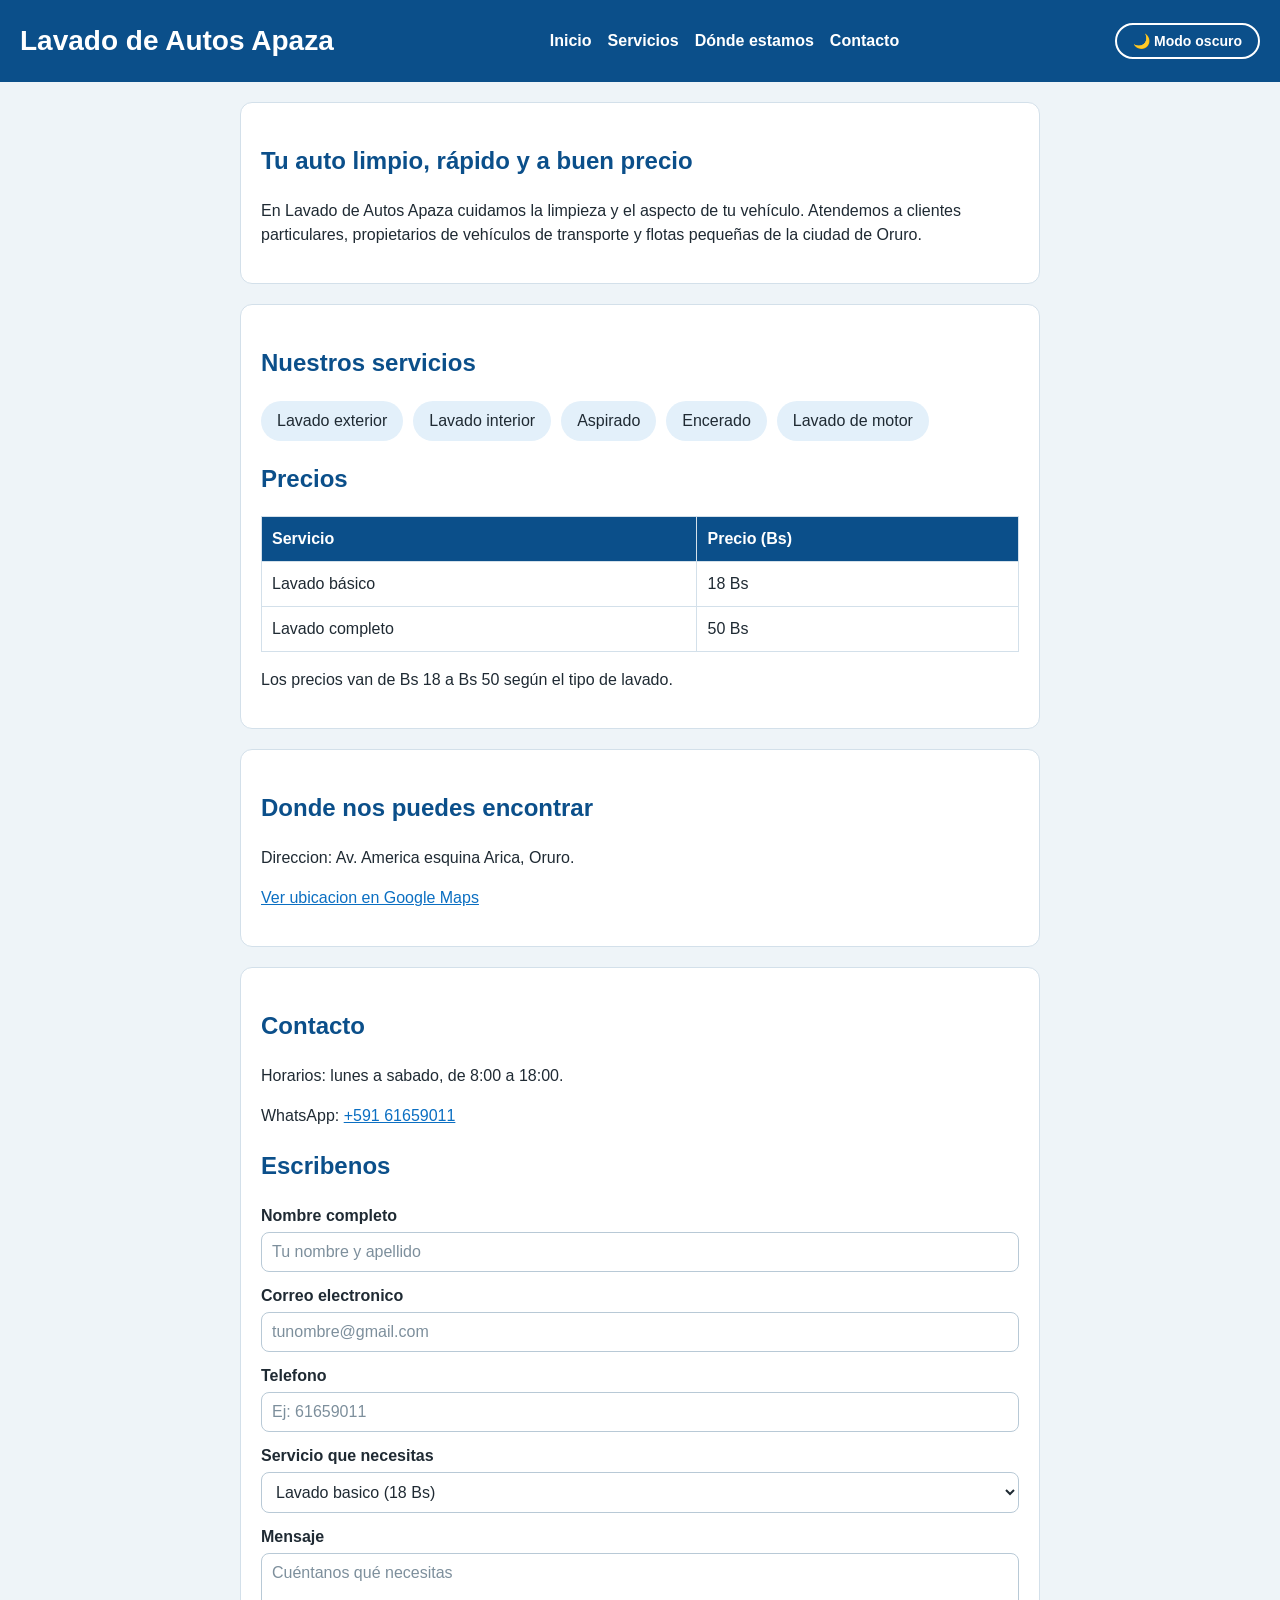
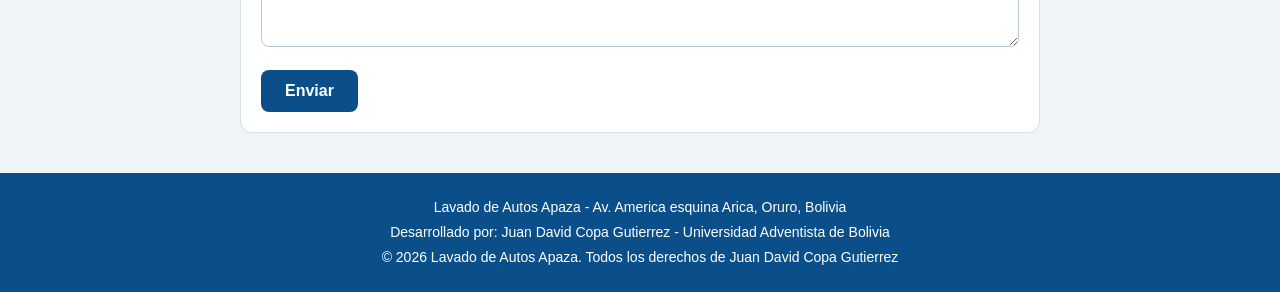
==== commit 92ede645: "co" ====
--- a/index.html
+++ b/index.html
@@ -72,7 +72,7 @@
       <p>WhatsApp: <a href="https://wa.me/59161659011">+591 61659011</a></p>
 
       <h2>Escribenos</h2>
-     //Enviamos los datos del formulario a procesar.php para mostrarlos
+      <!-- Enviamos los datos del formulario a procesar.php para mostrarlos -->
       <form id="form-contacto" method="POST" action="procesar.php" novalidate>
         <label for="nombre">Nombre completo</label>
         <input type="text" id="nombre" name="nombre" placeholder="Tu nombre y apellido" required>
